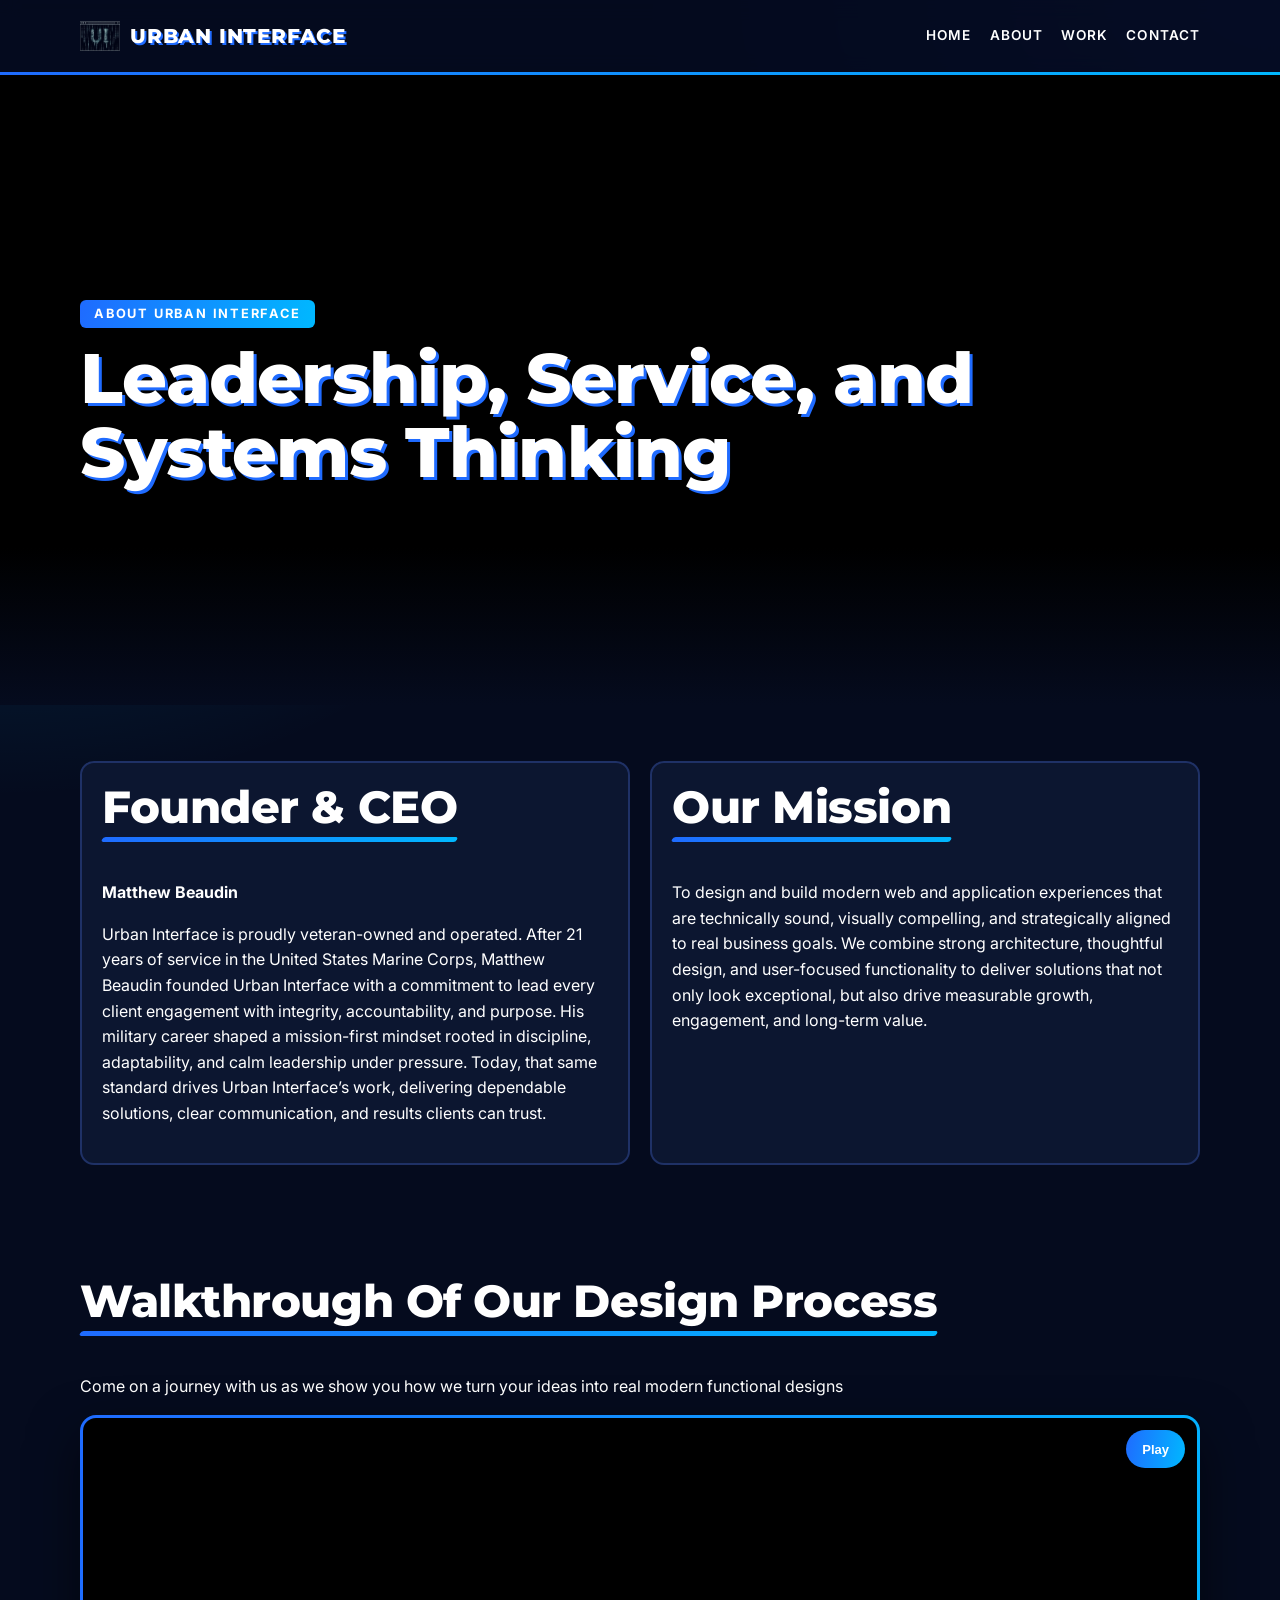
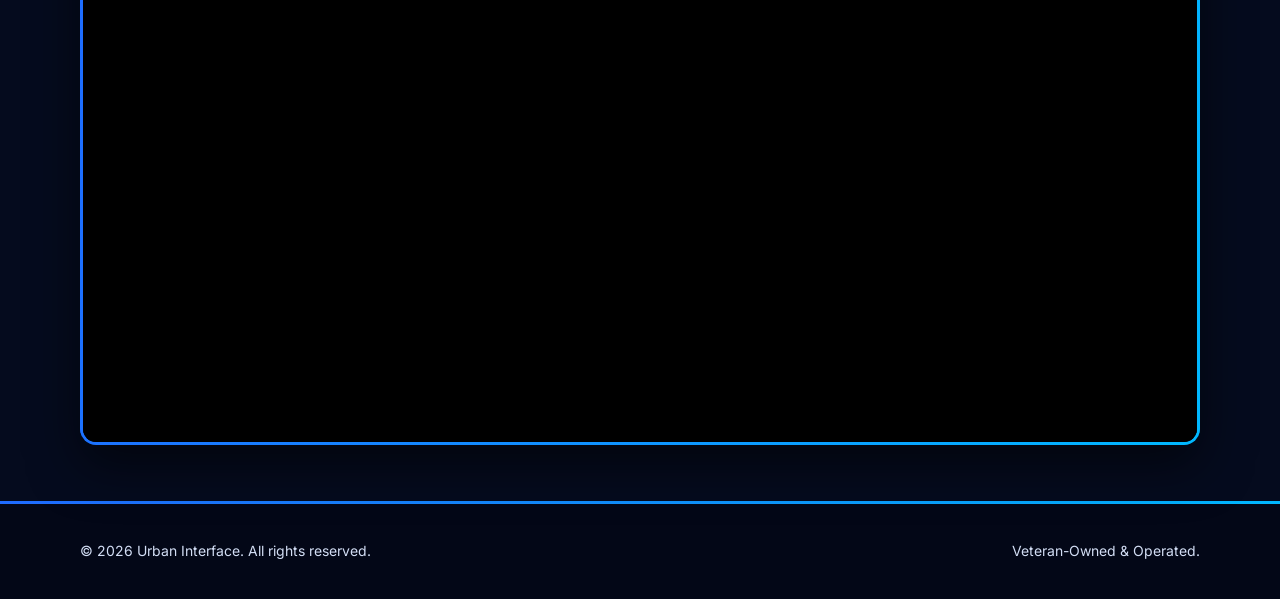
==== about.html @ f8e416d3 "Modify video elements in about.html Updated video sources and autoplay settings in the about page." ====
<!doctype html>
<html lang="en">
<head>
  <meta charset="UTF-8" />
  <meta name="viewport" content="width=device-width, initial-scale=1.0, viewport-fit=cover" />
  <title>About | Urban Interface</title>
  <meta name="description" content="Learn about Urban Interface, founded by Matthew Beaudin, Veteran-owned and operated." />
  <link rel="stylesheet" href="styles.css" />
</head>
<body>
  <header class="site-header">
    <div class="container nav-wrap">
      <a class="brand" href="index.html">
  <img class="brand-logo" src="image/logo2.jpg" alt="Urban Interface logo" />
  <span class="brand-title">URBAN INTERFACE</span>
</a>
      <button class="menu-btn" id="menuBtn" aria-label="Open menu">☰</button>
      <nav id="mainNav">
        <a href="index.html">Home</a><a href="about.html">About</a><a href="work.html">Work</a><a href="contact.html">Contact</a>
      </nav>
    </div>
  </header>

  <main>
    <section class="hero small-hero hero-bg">
      <video class="hero-video" autoplay muted loop playsinline webkit-playsinline preload="metadata" poster="assets/video/about-poster.jpg" aria-hidden="true" data-mobile-src="video/Code 1.mp4">
        <source src="assets/video/hero-bg.mp4" type="video/mp4" />
        <source src="video/Code 1.mp4" type="video/mp4" />
      </video>
      <div class="hero-scrim"></div>
      <div class="container hero-content">
        <p class="kicker">About Urban Interface</p>
        <h1>Leadership, Service, and Systems Thinking</h1>
      </div>
    </section>

    <section class="section">
      <div class="container about-grid">
        <article class="card">
          <h2>Founder &amp; CEO</h2>
          <p><strong>Matthew Beaudin</strong></p>
          <p>Urban Interface is proudly veteran-owned and operated. After 21 years of service in the United States Marine Corps, Matthew Beaudin founded Urban Interface with a commitment to lead every client engagement with integrity, accountability, and purpose. His military career shaped a mission-first mindset rooted in discipline, adaptability, and calm leadership under pressure. Today, that same standard drives Urban Interface’s work, delivering dependable solutions, clear communication, and results clients can trust.</p>
        </article>
        <article class="card">
          <h2>Our Mission</h2>
          <p>To design and build modern web and application experiences that are technically sound, visually compelling, and strategically aligned to real business goals. We combine strong architecture, thoughtful design, and user-focused functionality to deliver solutions that not only look exceptional, but also drive measurable growth, engagement, and long-term value.</p>
        </article>
      </div>
    </section>

<section class="section video-section">
      <div class="container">
        <h2>Walkthrough Of Our Design Process</h2>
        <p> Come on a journey with us as we show you how we turn your ideas into real modern functional designs</p>
        <div class="video-frame bg-video">
          <video autoplay playsinline preload="metadata" poster="assets/video/slot-work-poster.jpg" aria-label="Walkthrough video">
            <source src="video/What to Expect.mp4" type="video/mp4" />
          </video>
          <div class="video-overlay">
          </div>
          <button class="video-toggle" type="button" aria-label="Pause background video">Play</button>
        </div>
      </div>
    </section>
  </main>
  </main>

  <footer class="site-footer">
    <div class="container footer-row">
      <p>© <span id="year"></span> Urban Interface. All rights reserved.</p>
      <p>Veteran-Owned &amp; Operated.</p>
    </div>
  </footer>
  <a class="call-bar" href="tel:+18082863552">Call Now</a>
  <script src="script.js"></script>
</body>
</html>
---- styles.css ----
@import url("https://fonts.googleapis.com/css2?family=Montserrat:wght@700;800;900&family=Inter:wght@400;500;600;700&display=swap");

:root {
  --bg: #050b1e;
  --panel: #0c1630;
  --line: #1f3166;
  --text: #ffffff;
  --muted: #d3def5;
  --g1: #1f6bff;
  --g2: #00b8ff;
  --grad: linear-gradient(100deg, var(--g1), var(--g2));
  --accent: var(--g1);
  --on-accent: #ffffff;
}

/* Clickable gradients */
[data-hue="lime"]    { --g1: #1f6bff; --g2: #00b8ff; }
[data-hue="magenta"] { --g1: #3b3bff; --g2: #4d9bff; }
[data-hue="cyan"]    { --g1: #0093ff; --g2: #00e5ff; }
[data-hue="orange"]  { --g1: #5a2dff; --g2: #2fb4ff; }
[data-hue="yellow"]  { --g1: #0a57ff; --g2: #6fd6ff; }

* {
  box-sizing: border-box;
}

html,
body {
  margin: 0;
  padding: 0;
}

html {
  overflow-x: clip;
}

img,
video {
  max-width: 100%;
}

body {
  color: var(--text);
  background:
    radial-gradient(900px 560px at 100% 0%, color-mix(in srgb, var(--g1) 30%, transparent), transparent 70%),
    radial-gradient(800px 560px at 0% 45%, color-mix(in srgb, var(--g2) 18%, transparent), transparent 70%),
    var(--bg);
  background-attachment: fixed;
  font-family: "Inter", "Segoe UI", Roboto, Arial, sans-serif;
  line-height: 1.6;
  -webkit-text-size-adjust: 100%;
}

h1,
h2,
h3,
.brand-title,
.btn,
.tool-pill {
  font-family: "Montserrat", "Inter", "Segoe UI", sans-serif;
  font-weight: 800;
  letter-spacing: -0.01em;
  text-transform: none;
}

.container {
  width: min(1120px, 92%);
  margin-inline: auto;
}

/* Header */
.site-header {
  position: sticky;
  top: 0;
  z-index: 20;
  padding-top: env(safe-area-inset-top);
  background: rgba(5, 11, 30, 0.9);
  backdrop-filter: blur(10px);
  border-bottom: 3px solid transparent;
  border-image: var(--grad) 1;
}

.nav-wrap {
  display: flex;
  align-items: center;
  justify-content: space-between;
  gap: 12px;
  min-height: 72px;
}

.brand {
  text-decoration: none;
}

.brand-title {
  display: inline-block;
  color: #fff;
  font-size: 1.25rem;
  letter-spacing: 0.04em;
  text-transform: uppercase;
  text-shadow: 2px 2px 0 var(--g1);
}

nav {
  display: flex;
  gap: 18px;
}

nav a {
  display: inline-flex;
  align-items: center;
  min-height: 44px;
  color: var(--text);
  font-size: 0.85rem;
  font-weight: 600;
  letter-spacing: 0.08em;
  text-decoration: none;
  text-transform: uppercase;
  background-image: var(--grad);
  background-position: 0 85%;
  background-repeat: no-repeat;
  background-size: 0 3px;
  transition: background-size 0.2s ease;
}

nav a:hover,
nav a:focus-visible {
  background-size: 100% 3px;
}

.menu-btn {
  display: none;
  min-height: 44px;
  padding: 6px 12px;
  color: #fff;
  background: var(--panel);
  border: 2px solid var(--g1);
  border-radius: 10px;
  font-size: 20px;
}

/* Hue swatches */
.hue-picker {
  display: flex;
  align-items: center;
  gap: 8px;
}

.hue-swatch {
  width: 24px;
  height: 24px;
  padding: 0;
  background: var(--swatch);
  border: 2px solid #fff;
  border-radius: 50%;
  cursor: pointer;
  transition: transform 0.15s ease, box-shadow 0.15s ease;
}

.hue-swatch:hover,
.hue-swatch:focus-visible {
  transform: scale(1.2) rotate(8deg);
}

.hue-swatch[aria-pressed="true"] {
  box-shadow: 0 0 0 3px var(--bg), 0 0 0 5px var(--g2);
}

/* Hero */
.hero {
  padding: 72px 0 56px;
}

.small-hero {
  padding: 56px 0 30px;
}

.hero-grid {
  display: grid;
  grid-template-columns: 1.05fr 0.95fr;
  gap: 28px;
  align-items: center;
}

.kicker {
  display: inline-block;
  margin: 0 0 14px;
  padding: 4px 14px;
  color: var(--on-accent);
  background: var(--grad);
  border-radius: 6px;
  font-size: 0.8rem;
  font-weight: 700;
  letter-spacing: 0.14em;
  text-transform: uppercase;
}

h1 {
  margin: 0 0 16px;
  color: #fff;
  font-size: clamp(2.4rem, 5.5vw, 4.4rem);
  line-height: 1.05;
  text-shadow: 3px 3px 0 var(--g1), 6px 6px 0 rgba(0, 0, 0, 0.45);
}

.lead {
  max-width: 64ch;
  color: var(--muted);
  font-size: 1.08rem;
}

.cta-row {
  display: flex;
  flex-wrap: wrap;
  gap: 14px;
  margin-top: 26px;
}

.btn {
  display: inline-flex;
  align-items: center;
  justify-content: center;
  min-height: 50px;
  padding: 11px 28px;
  border: 2px solid transparent;
  border-radius: 10px;
  font-size: 1rem;
  text-decoration: none;
  transition: transform 0.15s ease, box-shadow 0.15s ease, filter 0.15s ease;
}

.btn:hover,
.btn:focus-visible {
  transform: translateY(-3px);
}

.btn-primary {
  color: var(--on-accent);
  background: var(--grad);
  box-shadow: 0 8px 26px color-mix(in srgb, var(--g1) 55%, transparent);
}

.btn-primary:hover,
.btn-primary:focus-visible {
  filter: brightness(1.15);
  box-shadow: 0 12px 36px color-mix(in srgb, var(--g1) 75%, transparent);
}

.btn-ghost {
  color: #fff;
  background: transparent;
  border-color: #fff;
}

.btn-ghost:hover,
.btn-ghost:focus-visible {
  color: var(--bg);
  background: #fff;
}

/* Hero background video (same size as every other background video) */
.hero-bg {
  position: relative;
  isolation: isolate;
  display: flex;
  align-items: center;
  overflow: hidden;
  min-height: 70vh;
  min-height: 70svh;
}

.hero-video {
  position: absolute;
  z-index: -2;
  inset: 0;
  width: 100%;
  height: 100%;
  background: #000;
  object-fit: cover;
}

.hero-scrim {
  position: absolute;
  z-index: -1;
  inset: 0;
  background: linear-gradient(to bottom, rgba(0, 0, 0, 0.45) 0%, rgba(0, 0, 0, 0.7) 75%, var(--bg) 100%);
}

.hero-content {
  position: relative;
}

.hero-bg .lead {
  color: #fff;
  text-shadow: 0 2px 16px rgba(0, 0, 0, 0.8);
}

/* Sections */
.section {
  padding: 56px 0;
}

.section h2 {
  position: relative;
  display: inline-block;
  margin: 0 0 22px;
  padding-bottom: 10px;
  color: #fff;
  font-size: clamp(1.8rem, 4vw, 2.8rem);
  line-height: 1.1;
}

.section h2::after {
  content: "";
  position: absolute;
  left: 0;
  bottom: 0;
  width: 100%;
  height: 5px;
  background: var(--grad);
  border-radius: 3px;
  transform: skewX(-25deg);
}

.section-text {
  margin: 0 0 18px;
  color: var(--muted);
}

.cards {
  display: grid;
  grid-template-columns: repeat(3, 1fr);
  gap: 20px;
}

.card {
  padding: 20px;
  background: var(--panel);
  border: 2px solid var(--line);
  border-radius: 14px;
  transition: transform 0.15s ease, border-color 0.15s ease, box-shadow 0.15s ease;
}

.card:hover {
  border-color: var(--g1);
  box-shadow: 0 14px 36px color-mix(in srgb, var(--g1) 40%, transparent);
  transform: translateY(-5px);
}

.card h3 {
  margin-top: 0;
  color: #fff;
  font-size: 1.25rem;
}

.about-grid {
  display: grid;
  grid-template-columns: 1fr 1fr;
  gap: 20px;
}

/* Message video slots: full width, same height as the home hero */
.video-frame.bg-video {
  position: relative;
  overflow: hidden;
  aspect-ratio: 16 / 9;
  border: 3px solid transparent;
  border-radius: 16px;
  background-color: #000;
  background-image: linear-gradient(#000, #000), var(--grad);
  background-origin: border-box;
  background-clip: padding-box, border-box;
  box-shadow: 0 20px 50px rgba(0, 0, 0, 0.55);
}

.bg-video video {
  position: absolute;
  inset: 0;
  display: block;
  width: 100%;
  height: 100%;
  object-fit: cover;
}

.video-overlay {
  position: absolute;
  inset: 0;
  display: flex;
  flex-direction: column;
  align-items: flex-start;
  justify-content: flex-end;
  gap: 12px;
  padding: clamp(16px, 4vw, 36px);
  background: linear-gradient(to top, rgba(0, 0, 0, 0.85) 0%, rgba(0, 0, 0, 0.35) 50%, rgba(0, 0, 0, 0) 100%);
}

.video-overlay h3 {
  margin: 0;
  color: #fff;
  font-size: clamp(1.4rem, 3vw, 2.2rem);
  text-shadow: 2px 2px 0 var(--g1);
}

.video-toggle {
  position: absolute;
  top: 12px;
  right: 12px;
  min-height: 38px;
  padding: 6px 16px;
  color: var(--on-accent);
  background: var(--grad);
  border: 0;
  border-radius: 999px;
  font-size: 13px;
  font-weight: 700;
  cursor: pointer;
}

.video-toggle:hover,
.video-toggle:focus-visible {
  filter: brightness(1.15);
}

/* Tools */
.tools-grid {
  display: grid;
  grid-template-columns: repeat(6, minmax(120px, 1fr));
  gap: 14px;
}

.tool-pill {
  padding: 14px 12px;
  color: #fff;
  background: var(--panel);
  border: 2px solid var(--line);
  border-radius: 12px;
  font-size: 0.95rem;
  text-align: center;
  transition: background 0.15s ease, border-color 0.15s ease, transform 0.15s ease;
}

.tool-pill:hover {
  background: var(--grad);
  border-color: transparent;
  transform: translateY(-4px);
}

/* Work */
.work-grid {
  display: grid;
  grid-template-columns: repeat(3, 1fr);
  gap: 20px;
}

.work-card {
  display: block;
  overflow: hidden;
  color: inherit;
  background: var(--panel);
  border: 2px solid var(--line);
  border-radius: 14px;
  text-decoration: none;
  transition: transform 0.15s ease, border-color 0.15s ease, box-shadow 0.15s ease;
}

.work-card:hover {
  transform: translateY(-6px);
  border-color: var(--g2);
  box-shadow: 0 18px 44px color-mix(in srgb, var(--g2) 40%, transparent);
}

.work-thumb {
  position: relative;
  overflow: hidden;
  aspect-ratio: 16 / 10;
  background: #000;
}

.work-thumb img {
  display: block;
  width: 100%;
  height: 100%;
  object-fit: cover;
  object-position: top;
}

.work-badge {
  position: absolute;
  right: 10px;
  bottom: 10px;
  padding: 4px 12px;
  color: var(--on-accent);
  background: var(--grad);
  border-radius: 999px;
  font-size: 13px;
  font-weight: 700;
}

.work-info {
  padding: 14px 18px 18px;
}

.work-info h3 {
  margin: 0 0 6px;
  color: #fff;
  font-size: 1.25rem;
}

.work-info p {
  margin: 0;
  color: var(--muted);
}

/* Contact */
.contact-grid {
  display: grid;
  grid-template-columns: 1.2fr 0.8fr;
  gap: 20px;
}

.contact-form {
  display: flex;
  flex-direction: column;
  gap: 8px;
}

.contact-form label {
  color: #fff;
  font-size: 13px;
  font-weight: 600;
  letter-spacing: 0.08em;
  text-transform: uppercase;
}

.contact-form input,
.contact-form select,
.contact-form textarea {
  width: 100%;
  padding: 12px 14px;
  color: #fff;
  background: #040916;
  border: 2px solid var(--line);
  border-radius: 10px;
  font: inherit;
  font-size: 16px;
}

.contact-form input:focus,
.contact-form select:focus,
.contact-form textarea:focus {
  border-color: var(--g1);
  outline: 2px solid var(--g2);
  outline-offset: 2px;
}

.card a {
  color: #fff;
  font-weight: 600;
  text-decoration: underline;
  text-decoration-color: var(--g2);
  text-underline-offset: 3px;
}

/* Footer */
.site-footer {
  padding: 22px 0;
  padding-bottom: calc(22px + env(safe-area-inset-bottom));
  background: #030717;
  border-top: 3px solid transparent;
  border-image: var(--grad) 1;
}

.footer-row {
  display: flex;
  flex-wrap: wrap;
  justify-content: space-between;
  gap: 20px;
  color: var(--muted);
  font-size: 14px;
}

.site-footer a {
  color: #fff;
}

/* Mobile sticky call bar */
.call-bar {
  display: none;
}

@media (max-width: 1100px) {
  .tools-grid {
    grid-template-columns: repeat(4, minmax(120px, 1fr));
  }
}

@media (max-width: 900px) {
  .hero-grid,
  .about-grid,
  .contact-grid {
    grid-template-columns: 1fr;
  }

  .cards,
  .work-grid {
    grid-template-columns: 1fr 1fr;
  }

  .hero-logo-card {
    transform: none;
  }
}

@media (max-width: 700px) {
  body {
    padding-bottom: 74px;
  }

  .call-bar {
    position: fixed;
    z-index: 999;
    right: 0;
    bottom: 0;
    left: 0;
    display: flex;
    align-items: center;
    justify-content: center;
    min-height: 56px;
    padding: 12px 16px calc(12px + env(safe-area-inset-bottom));
    color: var(--on-accent);
    background: var(--grad);
    box-shadow: 0 -6px 24px rgba(0, 0, 0, 0.5);
    font-family: "Montserrat", "Inter", sans-serif;
    font-size: 1rem;
    font-weight: 800;
    letter-spacing: 0.06em;
    text-decoration: none;
    text-transform: uppercase;
  }

  .call-bar:hover,
  .call-bar:focus-visible {
    filter: brightness(1.15);
  }

  .menu-btn {
    display: block;
  }

  .hue-swatch {
    width: 20px;
    height: 20px;
  }

  .hue-picker {
    gap: 6px;
  }

  nav {
    position: absolute;
    top: 72px;
    right: 4%;
    display: none;
    flex-direction: column;
    min-width: 190px;
    padding: 10px;
    background: var(--panel);
    border: 2px solid var(--g1);
    border-radius: 14px;
    box-shadow: 0 16px 40px rgba(0, 0, 0, 0.55);
  }

  nav.open {
    display: flex;
  }

  .cards,
  .work-grid {
    grid-template-columns: 1fr;
  }

  .tools-grid {
    grid-template-columns: repeat(2, minmax(120px, 1fr));
    gap: 10px;
  }

  .tool-pill {
    padding: 12px 8px;
    font-size: 0.85rem;
  }

  .video-frame.bg-video {
   aspect-ratio: 16/9;
  }

  .hero {
    padding: 48px 0 36px;
  }

  .hero-bg {
    min-height: 62vh;
    min-height: 62svh;
  }

  .hero-scrim {
    background: linear-gradient(to bottom, rgba(0, 0, 0, 0.6), rgba(0, 0, 0, 0.85));
  }

  .cta-row .btn {
    flex: 1 1 100%;
  }

  .footer-row {
    flex-direction: column;
    gap: 6px;
  }
}

@media (max-width: 420px) {
  .hue-swatch:nth-child(n + 4) {
    display: none;
  }
}

@media (max-width: 360px) {
  h1 {
    font-size: 2rem;
  }

  .brand-title {
    font-size: 1.05rem;
  }
}

/* Accessibility and performance */
/* Logo in header */
.site-header .brand {
  display: inline-flex;
  align-items: center;
  gap: 10px;
}

.site-header .brand-logo {
  display: block;
  width: 40px !important;
  height: 40px !important;
  max-width: none;
  object-fit: contain;
  border-radius: 6px;
}

/* Logo moved to the header, so the hero text uses the full width */
.hero-grid {
  grid-template-columns: minmax(0, 760px);
}

@media (max-width: 900px) {
  .hero-grid {
    grid-template-columns: 1fr;
  }
}

@media (max-width: 700px) {
  .site-header .brand-logo {
    width: 32px !important;
    height: 32px !important;
  }
}

/* Accessibility and performance */
@media (prefers-reduced-motion: reduce) {
  .hero-video,
  .bg-video video {
    display: none;
  }

  * {
    transition: none !important;
  }
}
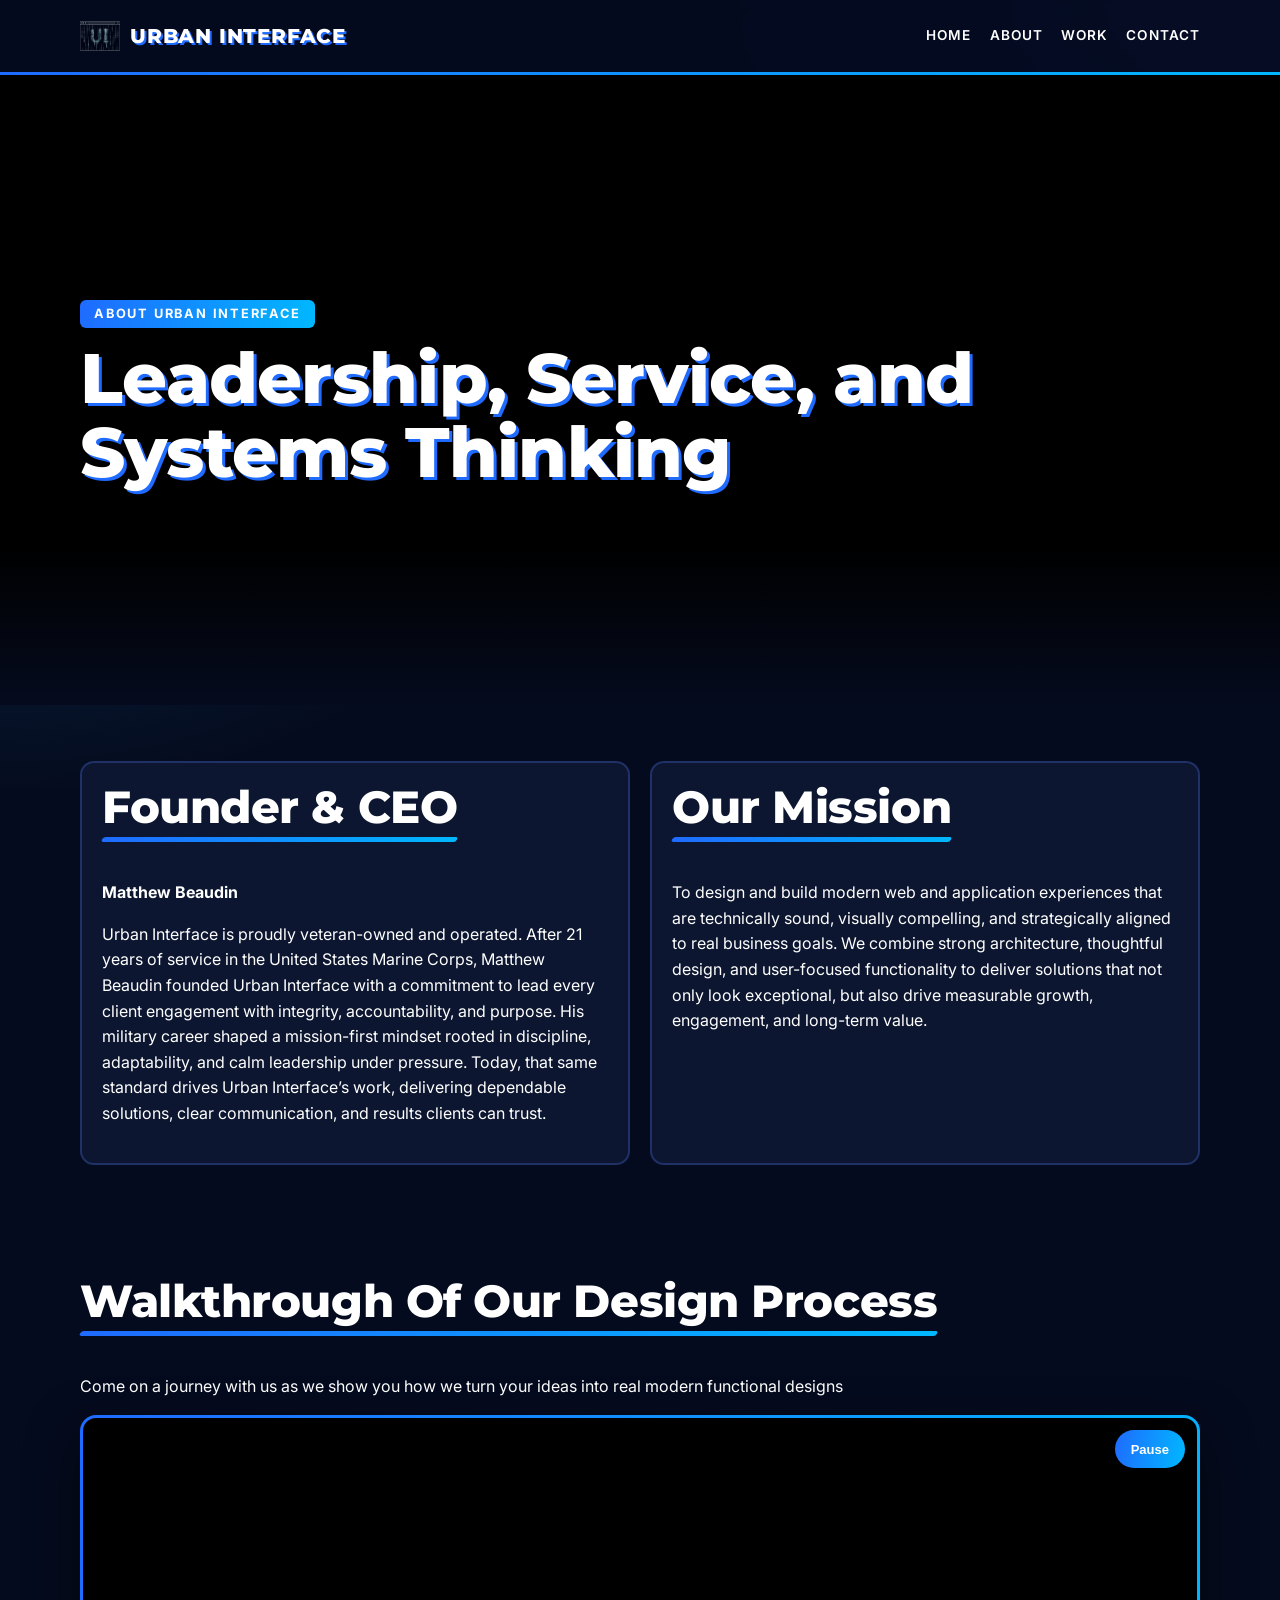
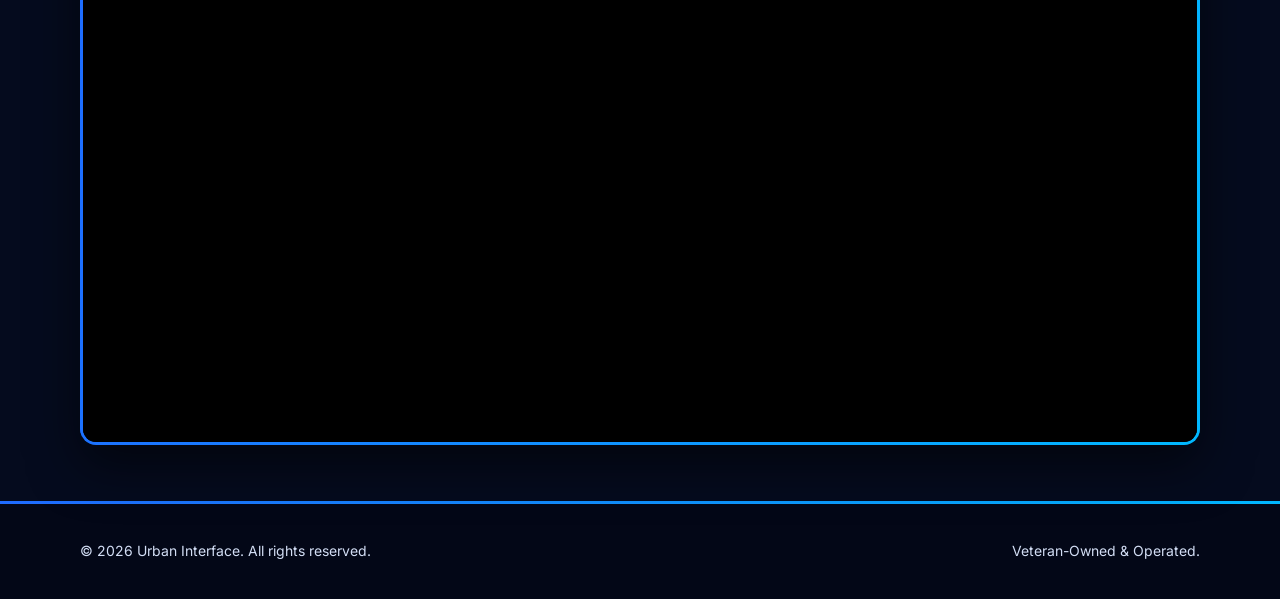
==== commit 9b6ff782: "Add pause button to video section Updated video section to include a pause button." ====
--- a/about.html
+++ b/about.html
@@ -58,7 +58,7 @@
           </video>
           <div class="video-overlay">
           </div>
-          <button class="video-toggle" type="button" aria-label="Pause background video">Play</button>
+          <button class="video-toggle" type="button" aria-label="Pause background video">Pause</button>
         </div>
       </div>
     </section>
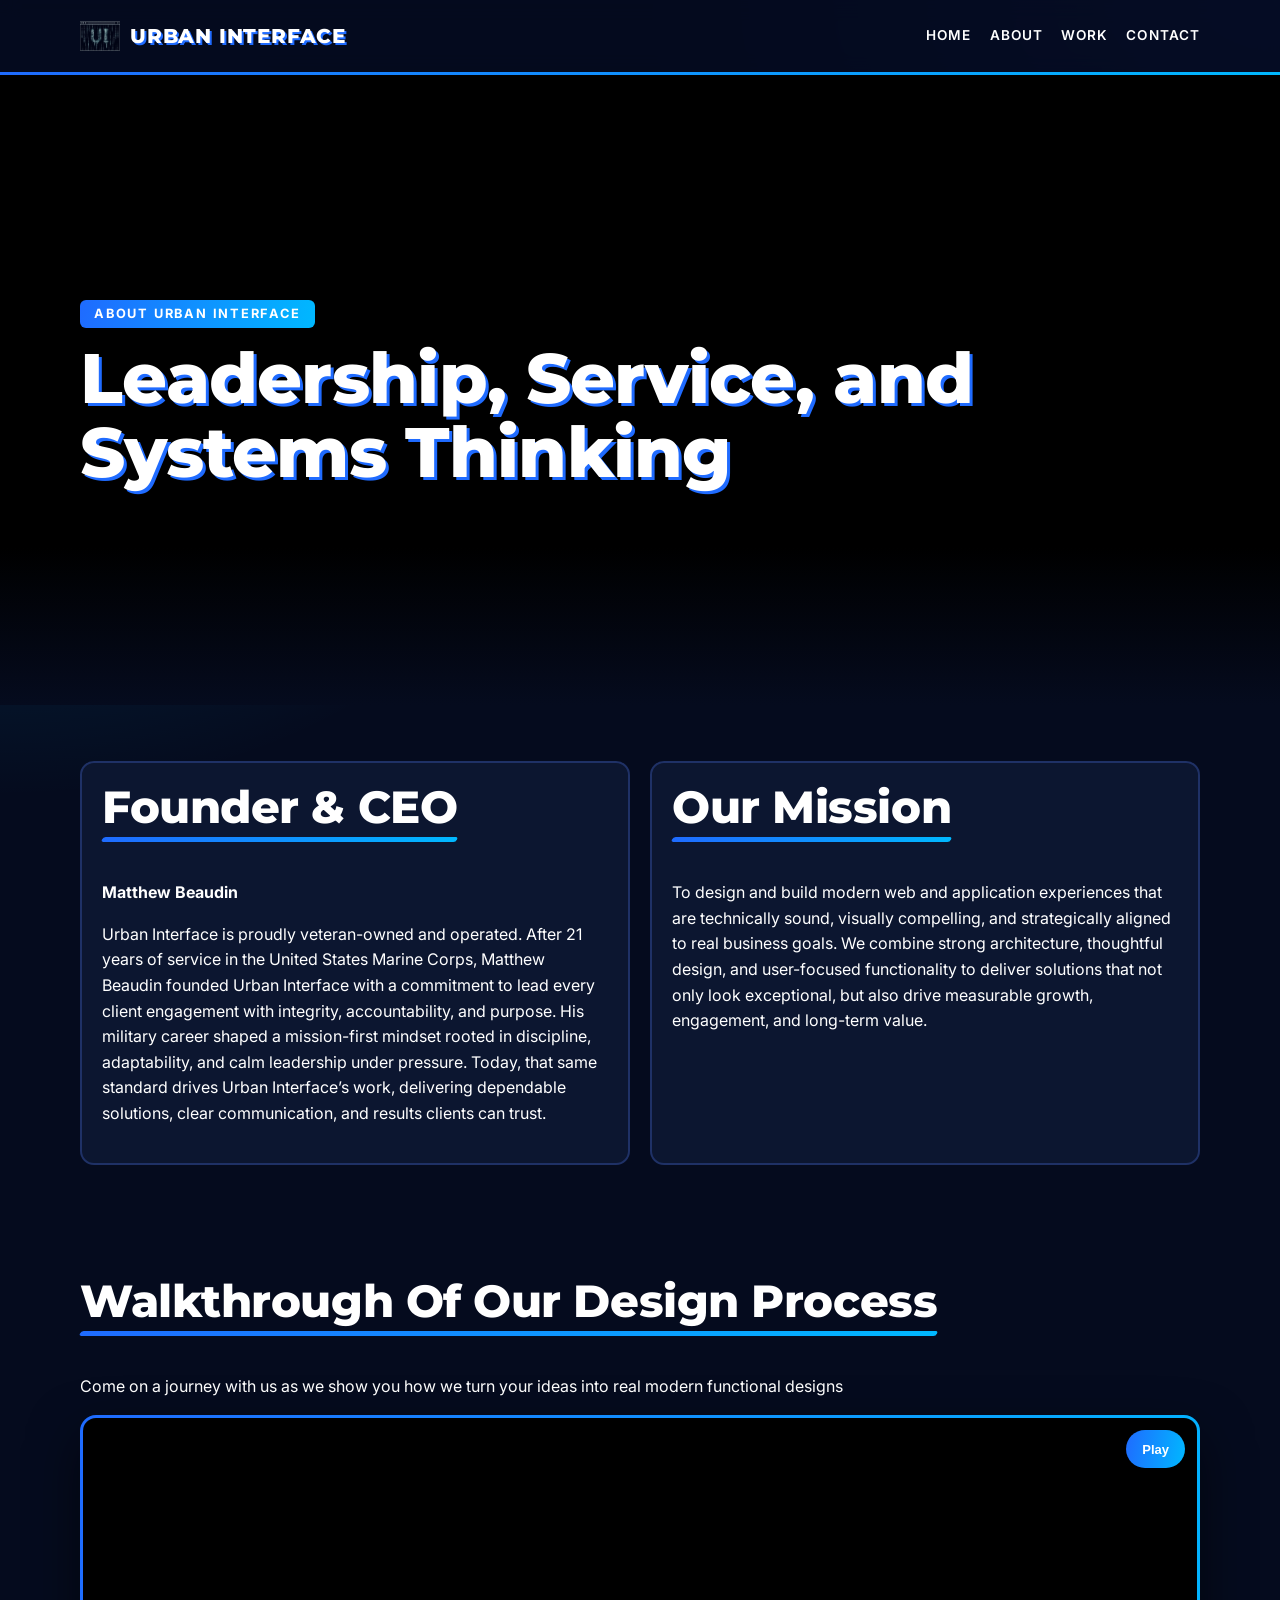
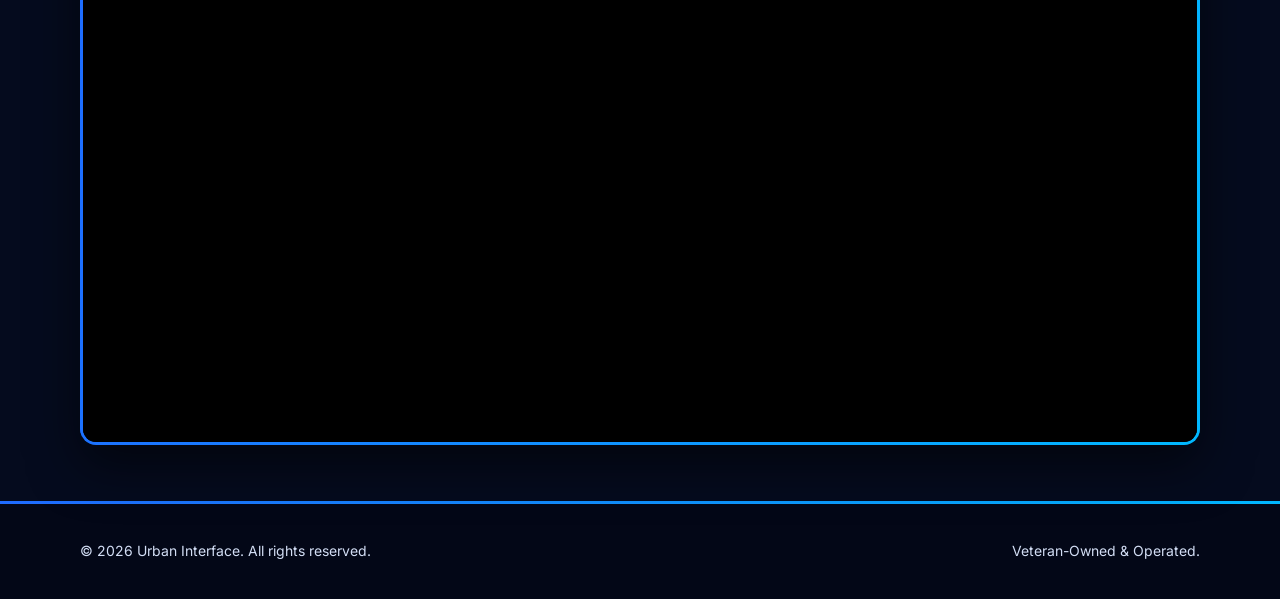
==== commit cd2550d0: "Update about.html" ====
--- a/about.html
+++ b/about.html
@@ -53,12 +53,12 @@
         <h2>Walkthrough Of Our Design Process</h2>
         <p> Come on a journey with us as we show you how we turn your ideas into real modern functional designs</p>
         <div class="video-frame bg-video">
-          <video autoplay playsinline preload="metadata" poster="assets/video/slot-work-poster.jpg" aria-label="Walkthrough video">
-            <source src="video/What to Expect.mp4" type="video/mp4" />
+          <video playsinline preload="metadata" poster="assets/video/slot-work-poster.jpg" aria-label="Walkthrough video">
+            <source src="video/About.mp4" type="video/mp4" />
           </video>
           <div class="video-overlay">
           </div>
-          <button class="video-toggle" type="button" aria-label="Pause background video">Pause</button>
+          <button class="video-toggle" type="button" aria-label="Pause background video">Play</button>
         </div>
       </div>
     </section>
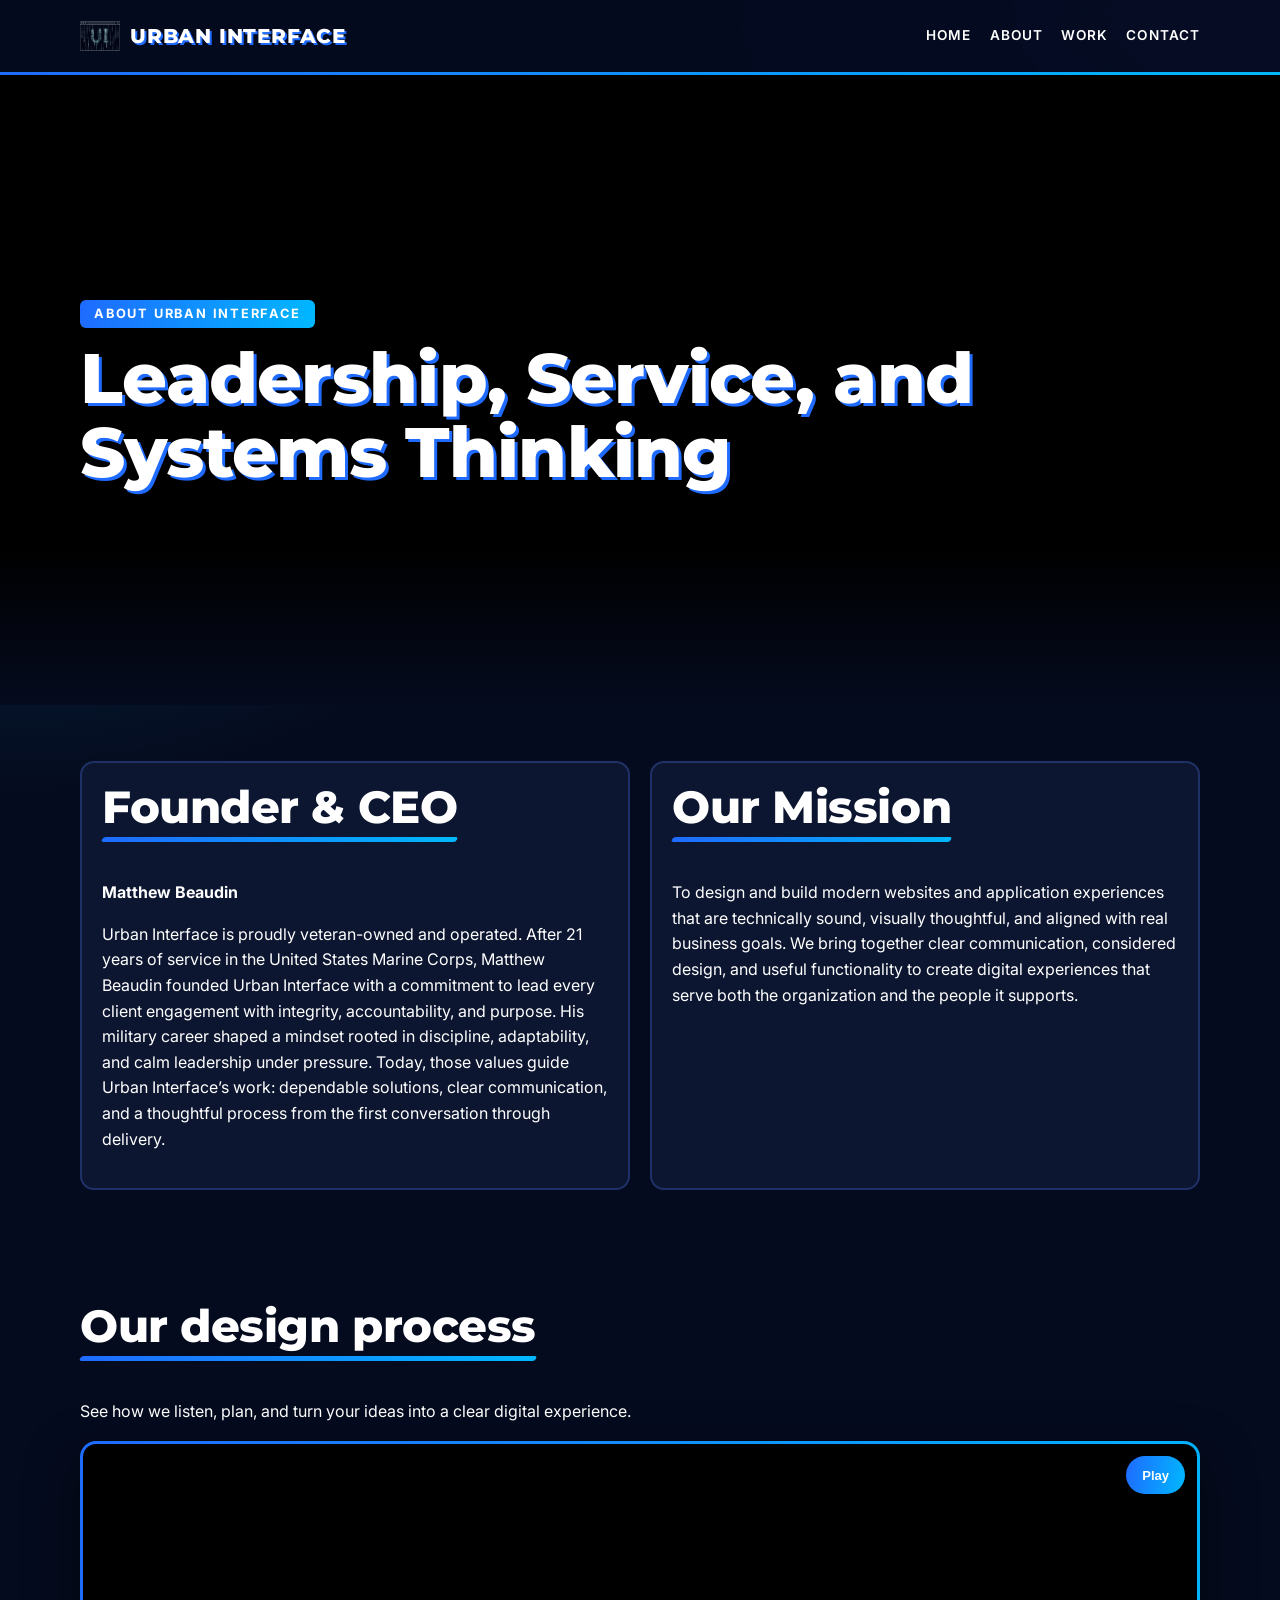
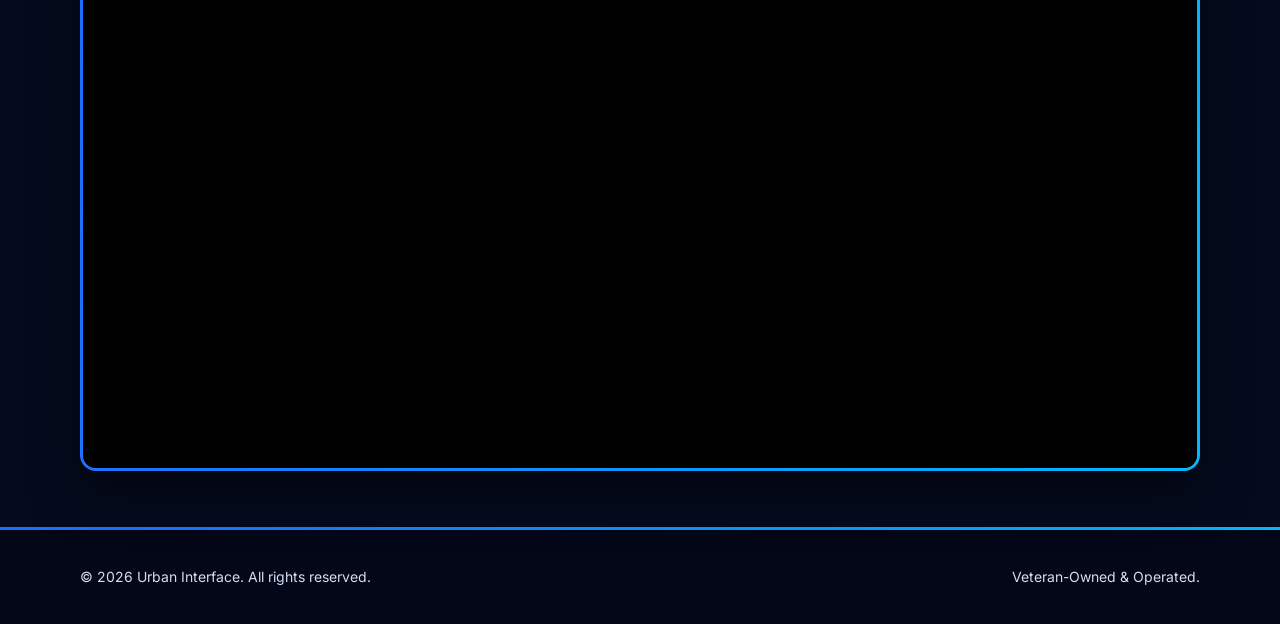
==== commit 153346f7: "Improve customer website experience Clarify service messaging, organize portfolio content, improve m" ====
--- a/about.html
+++ b/about.html
@@ -3,8 +3,9 @@
 <head>
   <meta charset="UTF-8" />
   <meta name="viewport" content="width=device-width, initial-scale=1.0, viewport-fit=cover" />
-  <title>About | Urban Interface</title>
-  <meta name="description" content="Learn about Urban Interface, founded by Matthew Beaudin, Veteran-owned and operated." />
+ <title>About Urban Interface | Our Mission and Approach</title>
+<meta name="description" content="Meet Urban Interface and learn about our mission, leadership, and approach to building modern web and application experiences.">
+  <link rel="canonical" href="https://urbaninterface.it.com/about.html">
   <link rel="stylesheet" href="styles.css" />
 </head>
 <body>
@@ -14,8 +15,8 @@
   <img class="brand-logo" src="image/logo2.jpg" alt="Urban Interface logo" />
   <span class="brand-title">URBAN INTERFACE</span>
 </a>
-      <button class="menu-btn" id="menuBtn" aria-label="Open menu">☰</button>
-      <nav id="mainNav">
+      <button class="menu-btn" id="menuBtn" type="button" aria-label="Open navigation" aria-expanded="false" aria-controls="mainNav">☰</button>
+      <nav id="mainNav" aria-label="Main navigation">
         <a href="index.html">Home</a><a href="about.html">About</a><a href="work.html">Work</a><a href="contact.html">Contact</a>
       </nav>
     </div>
@@ -23,9 +24,8 @@
 
   <main>
     <section class="hero small-hero hero-bg">
-      <video class="hero-video" autoplay muted loop playsinline webkit-playsinline preload="metadata" poster="assets/video/about-poster.jpg" aria-hidden="true" data-mobile-src="video/Code 1.mp4">
-        <source src="assets/video/hero-bg.mp4" type="video/mp4" />
-        <source src="video/Code 1.mp4" type="video/mp4" />
+      <video class="hero-video" autoplay muted loop playsinline webkit-playsinline preload="metadata" aria-hidden="true" data-mobile-src="video/Code 1.mp4">
+        <source src="video/Code 1.mp4" type="video/mp4">
       </video>
       <div class="hero-scrim"></div>
       <div class="container hero-content">
@@ -39,21 +39,21 @@
         <article class="card">
           <h2>Founder &amp; CEO</h2>
           <p><strong>Matthew Beaudin</strong></p>
-          <p>Urban Interface is proudly veteran-owned and operated. After 21 years of service in the United States Marine Corps, Matthew Beaudin founded Urban Interface with a commitment to lead every client engagement with integrity, accountability, and purpose. His military career shaped a mission-first mindset rooted in discipline, adaptability, and calm leadership under pressure. Today, that same standard drives Urban Interface’s work, delivering dependable solutions, clear communication, and results clients can trust.</p>
+          <p>Urban Interface is proudly veteran-owned and operated. After 21 years of service in the United States Marine Corps, Matthew Beaudin founded Urban Interface with a commitment to lead every client engagement with integrity, accountability, and purpose. His military career shaped a mindset rooted in discipline, adaptability, and calm leadership under pressure. Today, those values guide Urban Interface’s work: dependable solutions, clear communication, and a thoughtful process from the first conversation through delivery.</p>
         </article>
         <article class="card">
           <h2>Our Mission</h2>
-          <p>To design and build modern web and application experiences that are technically sound, visually compelling, and strategically aligned to real business goals. We combine strong architecture, thoughtful design, and user-focused functionality to deliver solutions that not only look exceptional, but also drive measurable growth, engagement, and long-term value.</p>
+          <p>To design and build modern websites and application experiences that are technically sound, visually thoughtful, and aligned with real business goals. We bring together clear communication, considered design, and useful functionality to create digital experiences that serve both the organization and the people it supports.</p>
         </article>
       </div>
     </section>
 
 <section class="section video-section">
       <div class="container">
-        <h2>Walkthrough Of Our Design Process</h2>
-        <p> Come on a journey with us as we show you how we turn your ideas into real modern functional designs</p>
+        <h2>Our design process</h2>
+        <p>See how we listen, plan, and turn your ideas into a clear digital experience.</p>
         <div class="video-frame bg-video">
-          <video playsinline preload="metadata" poster="assets/video/slot-work-poster.jpg" aria-label="Walkthrough video">
+          <video playsinline preload="metadata" aria-label="Walkthrough video">
             <source src="video/About.mp4" type="video/mp4" />
           </video>
           <div class="video-overlay">
@@ -63,7 +63,6 @@
       </div>
     </section>
   </main>
-  </main>
 
   <footer class="site-footer">
     <div class="container footer-row">
@@ -71,7 +70,7 @@
       <p>Veteran-Owned &amp; Operated.</p>
     </div>
   </footer>
-  <a class="call-bar" href="tel:+18082863552">Call Now</a>
+  <a class="call-bar" href="contact.html#contact-form">Request a Consultation</a>
   <script src="script.js"></script>
 </body>
 </html>
--- a/styles.css
+++ b/styles.css
@@ -333,6 +333,10 @@
   gap: 20px;
 }
 
+.cards-4 {
+  grid-template-columns: repeat(4, minmax(0, 1fr));
+}
+
 .card {
   padding: 20px;
   background: var(--panel);
@@ -452,6 +456,49 @@
   gap: 20px;
 }
 
+.work-section-title {
+  display: block !important;
+  margin: 0 0 18px !important;
+}
+
+.work-progress {
+  margin-top: 48px;
+}
+
+.work-progress .work-grid {
+  grid-template-columns: minmax(0, 360px);
+}
+
+.work-info p {
+  margin: 0 0 8px;
+  color: var(--muted);
+}
+
+.work-info p:last-child {
+  margin-bottom: 0;
+}
+
+.work-info p strong {
+  color: #fff;
+}
+
+.work-cta {
+  margin-top: 48px;
+  padding: 28px;
+  background: var(--panel);
+  border: 2px solid var(--line);
+  border-radius: 14px;
+}
+
+.work-cta h2 {
+  margin-bottom: 12px;
+}
+
+.work-cta p {
+  max-width: 60ch;
+  color: var(--muted);
+}
+
 .work-card {
   display: block;
   overflow: hidden;
@@ -518,6 +565,10 @@
   gap: 20px;
 }
 
+#contact-form {
+  scroll-margin-top: 92px;
+}
+
 .contact-form {
   display: flex;
   flex-direction: column;
@@ -592,6 +643,10 @@
   .tools-grid {
     grid-template-columns: repeat(4, minmax(120px, 1fr));
   }
+
+  .cards-4 {
+    grid-template-columns: repeat(2, minmax(0, 1fr));
+  }
 }
 
 @media (max-width: 900px) {
@@ -604,6 +659,10 @@
   .cards,
   .work-grid {
     grid-template-columns: 1fr 1fr;
+  }
+
+  .work-progress .work-grid {
+    grid-template-columns: minmax(0, 1fr);
   }
 
   .hero-logo-card {
@@ -679,6 +738,10 @@
     grid-template-columns: 1fr;
   }
 
+  .cards-4 {
+    grid-template-columns: 1fr;
+  }
+
   .tools-grid {
     grid-template-columns: repeat(2, minmax(120px, 1fr));
     gap: 10px;
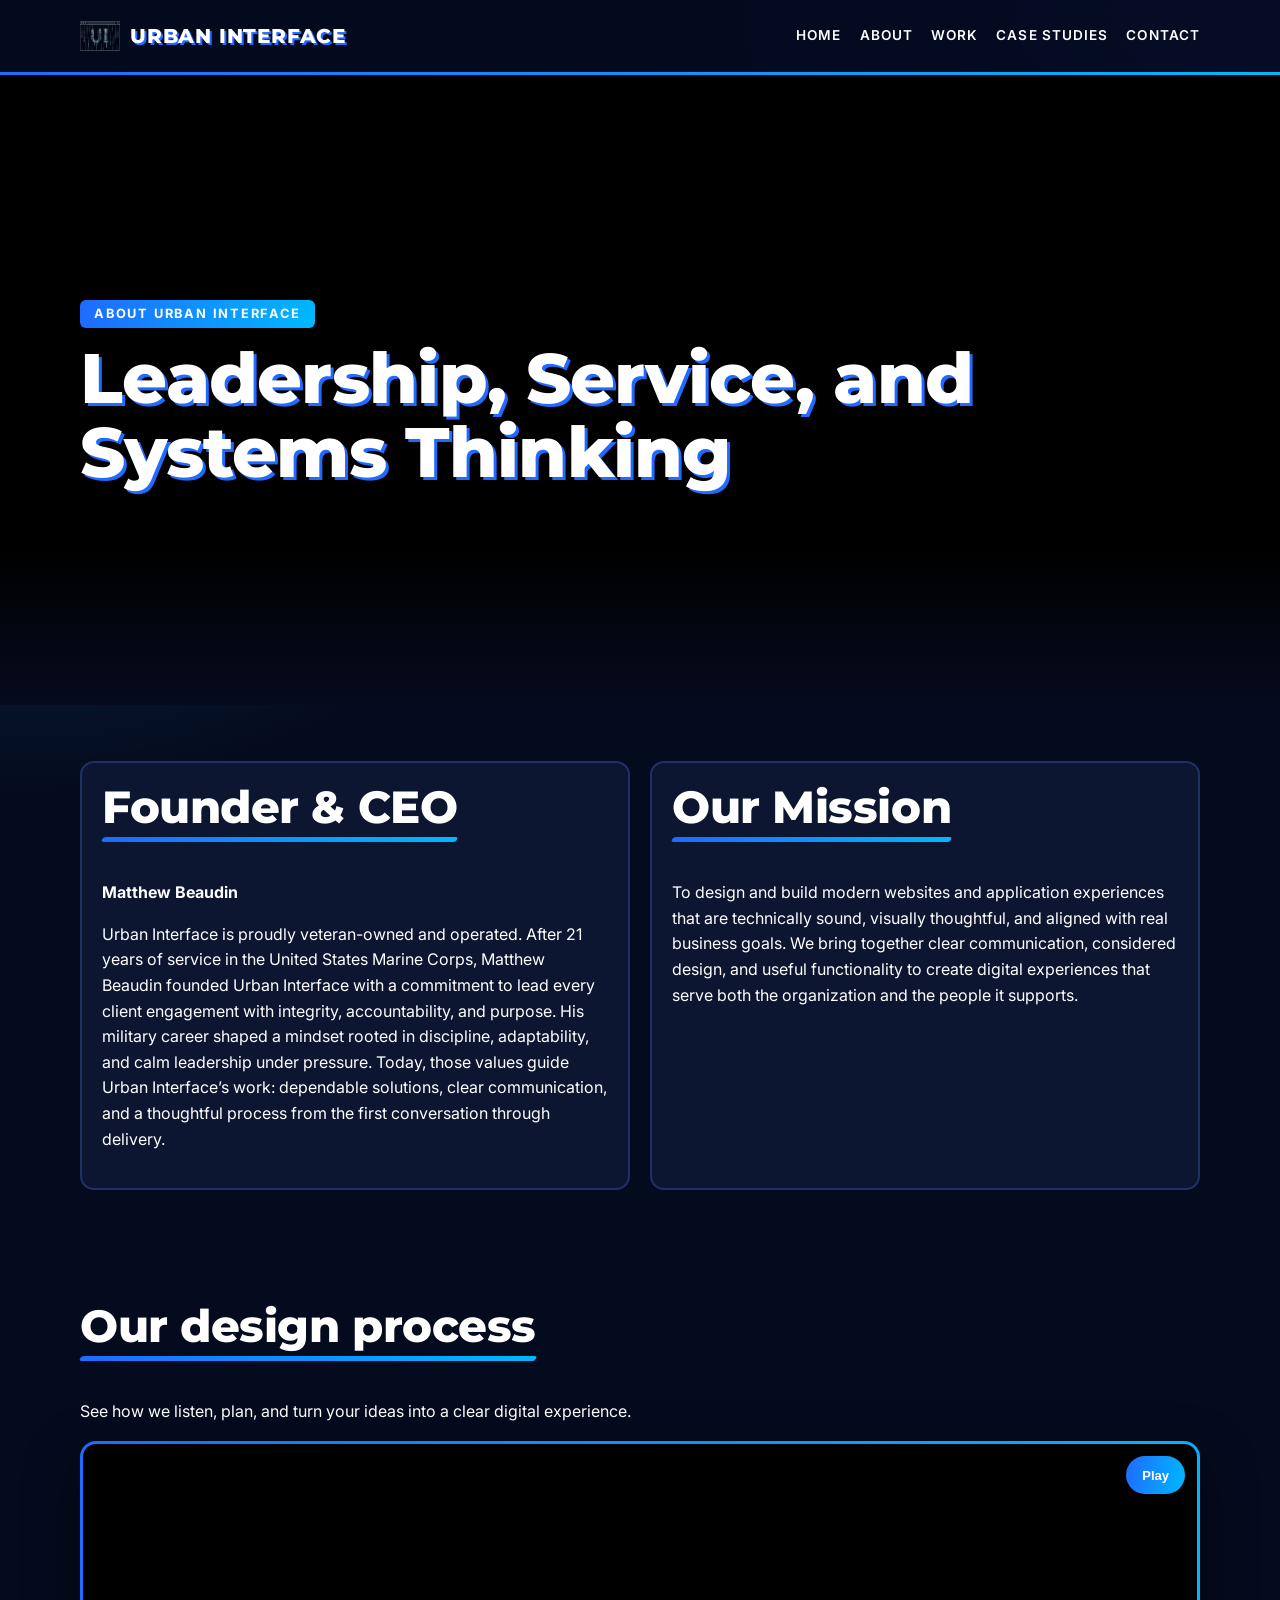
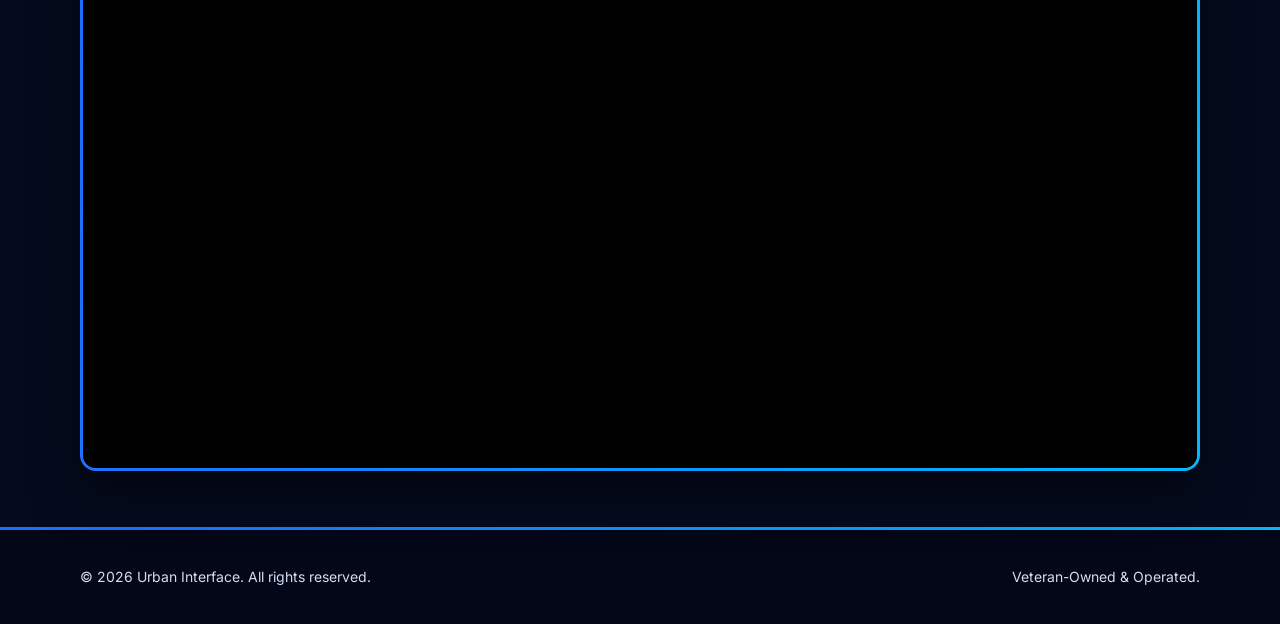
==== commit dc73b358: "Separate case studies from portfolio links and expand redesign stories Co-authored-by: Copilot <2235" ====
--- a/about.html
+++ b/about.html
@@ -17,7 +17,7 @@
 </a>
       <button class="menu-btn" id="menuBtn" type="button" aria-label="Open navigation" aria-expanded="false" aria-controls="mainNav">☰</button>
       <nav id="mainNav" aria-label="Main navigation">
-        <a href="index.html">Home</a><a href="about.html">About</a><a href="work.html">Work</a><a href="contact.html">Contact</a>
+        <a href="index.html">Home</a><a href="about.html">About</a><a href="work.html">Work</a><a href="case-studies.html">Case Studies</a><a href="contact.html">Contact</a>
       </nav>
     </div>
   </header>
--- a/styles.css
+++ b/styles.css
@@ -465,10 +465,6 @@
   margin-top: 48px;
 }
 
-.work-progress .work-grid {
-  grid-template-columns: minmax(0, 360px);
-}
-
 .work-info p {
   margin: 0 0 8px;
   color: var(--muted);
@@ -488,6 +484,11 @@
   background: var(--panel);
   border: 2px solid var(--line);
   border-radius: 14px;
+}
+
+.web-design-link {
+  color: #9de6ff;
+  text-underline-offset: 0.2em;
 }
 
 .work-cta h2 {
@@ -529,6 +530,12 @@
   height: 100%;
   object-fit: cover;
   object-position: top;
+}
+
+.work-thumb-logo img {
+  padding: 18px;
+  object-fit: contain;
+  object-position: center;
 }
 
 .work-badge {
@@ -659,10 +666,6 @@
   .cards,
   .work-grid {
     grid-template-columns: 1fr 1fr;
-  }
-
-  .work-progress .work-grid {
-    grid-template-columns: minmax(0, 1fr);
   }
 
   .hero-logo-card {
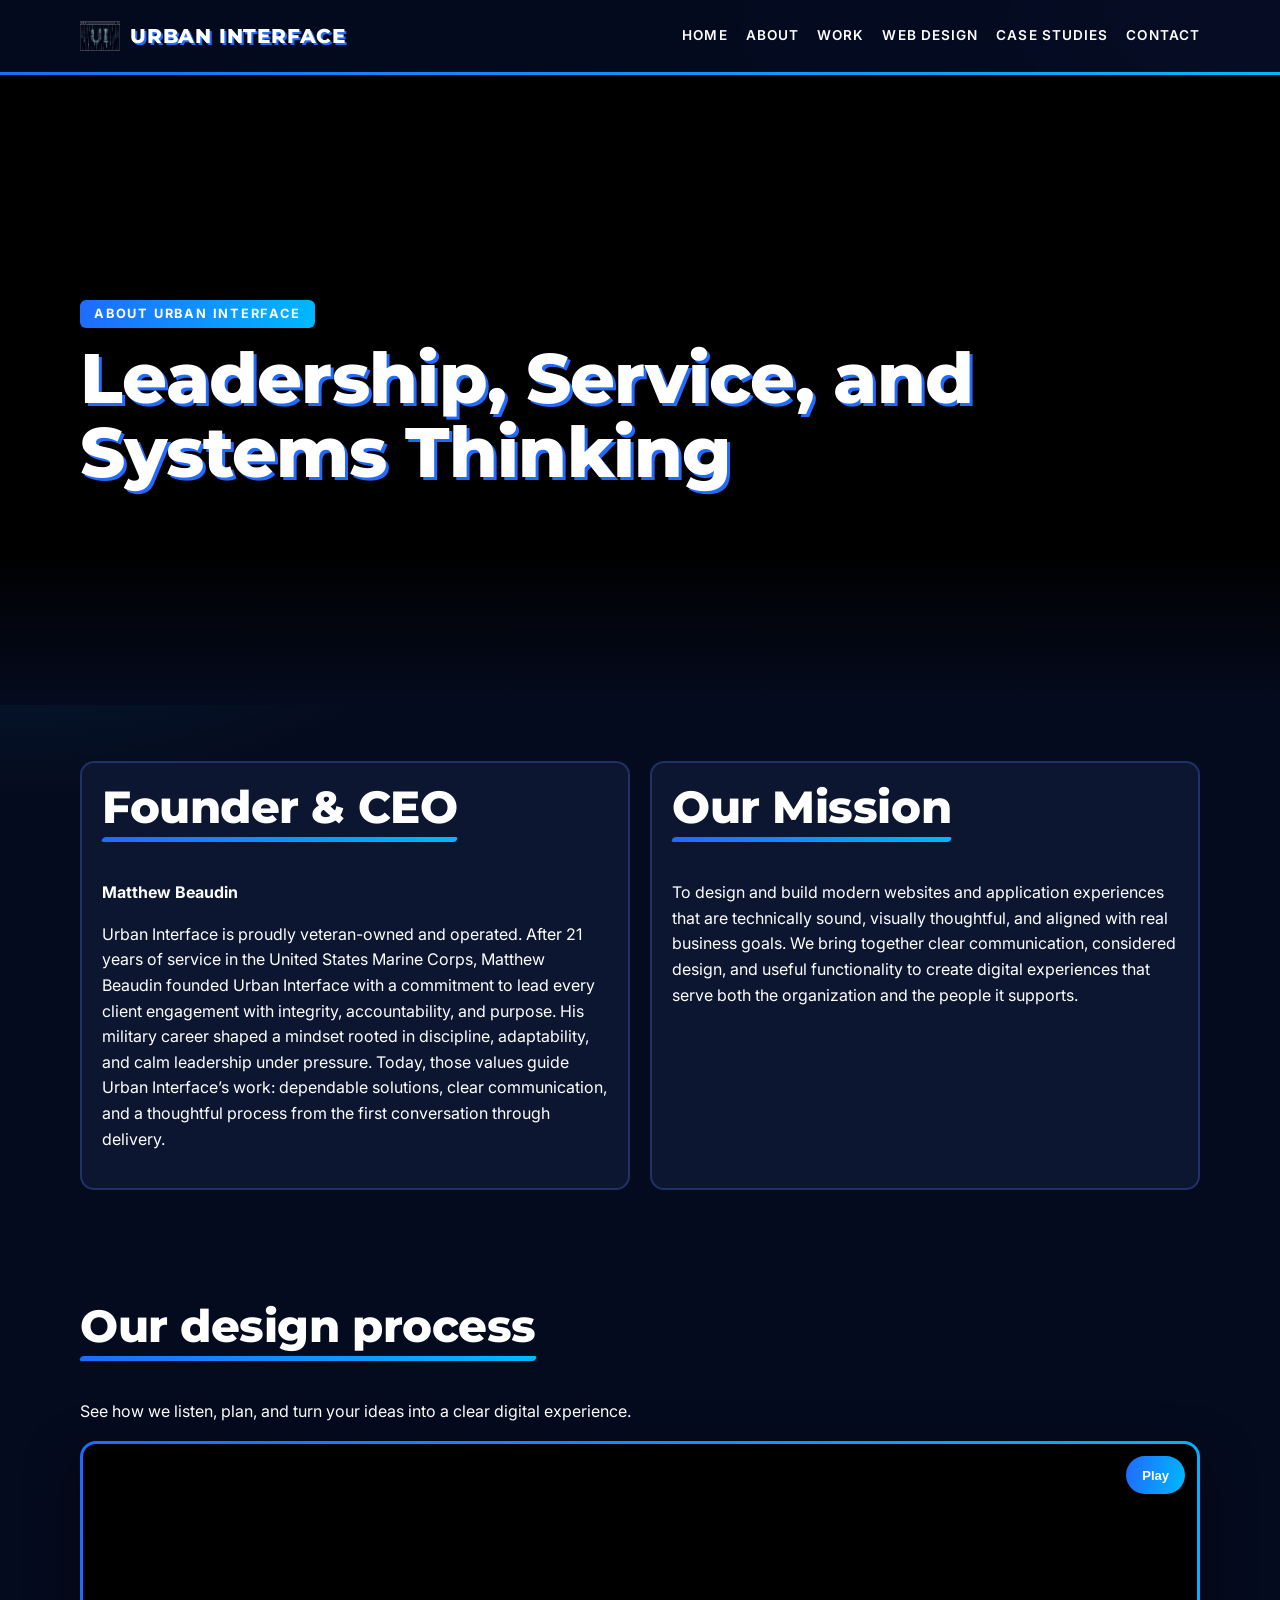
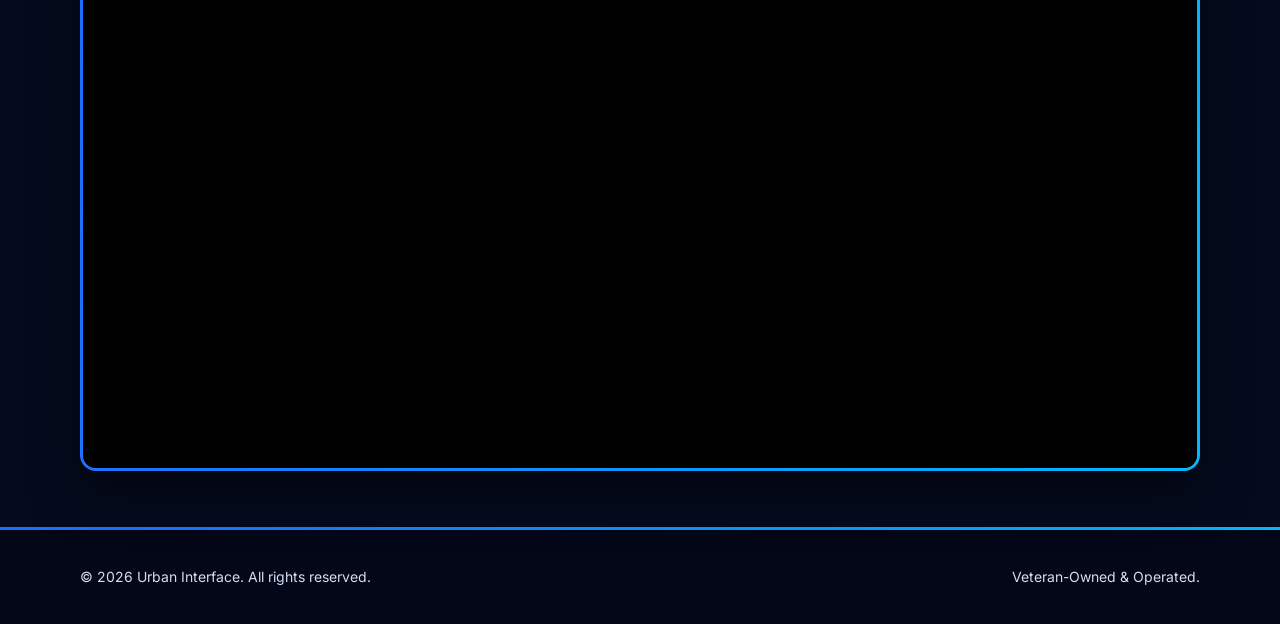
==== commit 9466469e: "Add Web Design navigation tab Co-authored-by: copilot-swe-agent[bot] <198982749+Copilot@users.norepl" ====
--- a/about.html
+++ b/about.html
@@ -17,7 +17,7 @@
 </a>
       <button class="menu-btn" id="menuBtn" type="button" aria-label="Open navigation" aria-expanded="false" aria-controls="mainNav">☰</button>
       <nav id="mainNav" aria-label="Main navigation">
-        <a href="index.html">Home</a><a href="about.html">About</a><a href="work.html">Work</a><a href="case-studies.html">Case Studies</a><a href="contact.html">Contact</a>
+        <a href="index.html">Home</a><a href="about.html">About</a><a href="work.html">Work</a><a href="web-design.html">Web Design</a><a href="case-studies.html">Case Studies</a><a href="contact.html">Contact</a>
       </nav>
     </div>
   </header>
